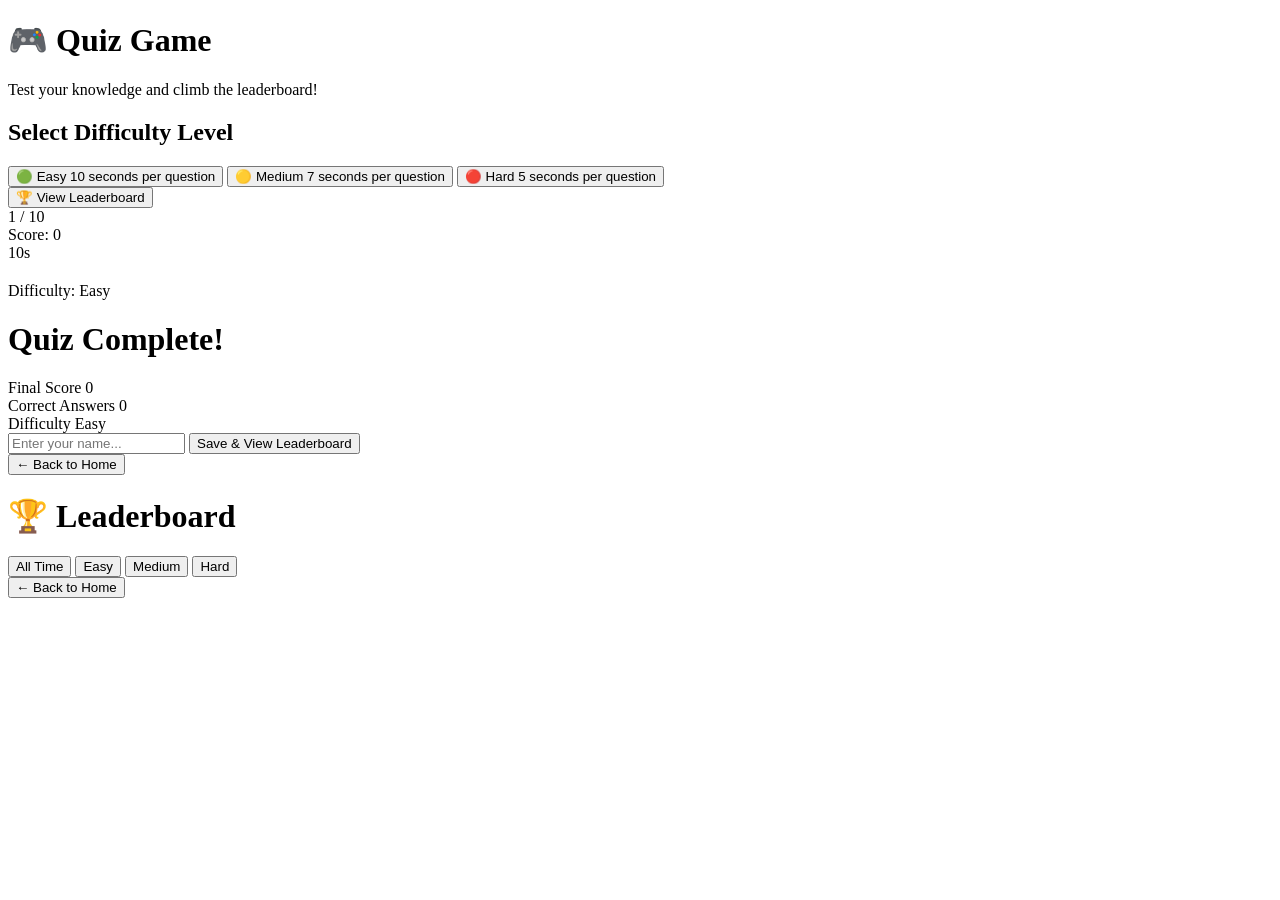
==== index.html @ 44435f3d "Create quiz game HTML structure with home, quiz, results, and leaderboard screens" ====
<!DOCTYPE html>
<html lang="en">
<head>
    <meta charset="UTF-8">
    <meta name="viewport" content="width=device-width, initial-scale=1.0">
    <title>Quiz Game - Test Your Knowledge</title>
    <link rel="stylesheet" href="styles.css">
</head>
<body>
    <div class="container">
        <!-- Home Screen -->
        <div id="homeScreen" class="screen active">
            <div class="content">
                <h1>🎮 Quiz Game</h1>
                <p>Test your knowledge and climb the leaderboard!</p>
                
                <div class="difficulty-selector">
                    <h2>Select Difficulty Level</h2>
                    <button class="btn btn-difficulty" onclick="startQuiz('easy')">
                        🟢 Easy
                        <span class="info">10 seconds per question</span>
                    </button>
                    <button class="btn btn-difficulty" onclick="startQuiz('medium')">
                        🟡 Medium
                        <span class="info">7 seconds per question</span>
                    </button>
                    <button class="btn btn-difficulty" onclick="startQuiz('hard')">
                        🔴 Hard
                        <span class="info">5 seconds per question</span>
                    </button>
                </div>

                <button class="btn btn-leaderboard" onclick="showLeaderboard()">
                    🏆 View Leaderboard
                </button>
            </div>
        </div>

        <!-- Quiz Screen -->
        <div id="quizScreen" class="screen">
            <div class="quiz-header">
                <div class="progress">
                    <span id="questionNumber">1</span> / <span id="totalQuestions">10</span>
                </div>
                <div class="score-box">
                    Score: <span id="currentScore">0</span>
                </div>
                <div class="timer" id="timer">10s</div>
            </div>

            <div class="quiz-content">
                <h2 id="questionText" class="question"></h2>

                <!-- Multiple Choice Answers -->
                <div id="multipleChoice" class="answers-container">
                    <!-- Generated dynamically -->
                </div>

                <!-- True/False Buttons -->
                <div id="trueFalse" class="answers-container" style="display: none;">
                    <button class="btn btn-answer" onclick="answerQuestion(true)">✓ True</button>
                    <button class="btn btn-answer" onclick="answerQuestion(false)">✗ False</button>
                </div>

                <!-- Text Input -->
                <div id="textInput" class="answers-container" style="display: none;">
                    <input type="text" id="textAnswer" placeholder="Type your answer..." onkeypress="handleTextInputKeypress(event)">
                    <button class="btn" onclick="submitTextAnswer()">Submit Answer</button>
                </div>

                <div class="difficulty-indicator">
                    Difficulty: <span id="difficultyIndicator">Easy</span>
                </div>
            </div>
        </div>

        <!-- Results Screen -->
        <div id="resultsScreen" class="screen">
            <div class="content results-content">
                <h1 id="resultTitle">Quiz Complete!</h1>
                <div class="results-stats">
                    <div class="stat">
                        <span class="label">Final Score</span>
                        <span class="value" id="finalScore">0</span>
                    </div>
                    <div class="stat">
                        <span class="label">Correct Answers</span>
                        <span class="value" id="correctCount">0</span>
                    </div>
                    <div class="stat">
                        <span class="label">Difficulty</span>
                        <span class="value" id="finalDifficulty">Easy</span>
                    </div>
                </div>

                <div class="name-input">
                    <input type="text" id="playerName" placeholder="Enter your name..." maxlength="20">
                    <button class="btn" onclick="saveScore()">Save & View Leaderboard</button>
                </div>

                <button class="btn btn-secondary" onclick="goHome()">← Back to Home</button>
            </div>
        </div>

        <!-- Leaderboard Screen -->
        <div id="leaderboardScreen" class="screen">
            <div class="content leaderboard-content">
                <h1>🏆 Leaderboard</h1>
                
                <div class="leaderboard-tabs">
                    <button class="tab-btn active" onclick="switchLeaderboardTab('all')">All Time</button>
                    <button class="tab-btn" onclick="switchLeaderboardTab('easy')">Easy</button>
                    <button class="tab-btn" onclick="switchLeaderboardTab('medium')">Medium</button>
                    <button class="tab-btn" onclick="switchLeaderboardTab('hard')">Hard</button>
                </div>

                <div id="leaderboardList" class="leaderboard-list">
                    <!-- Generated dynamically -->
                </div>

                <button class="btn btn-secondary" onclick="goHome()">← Back to Home</button>
            </div>
        </div>
    </div>

    <script src="app.js"></script>
</body>
</html>
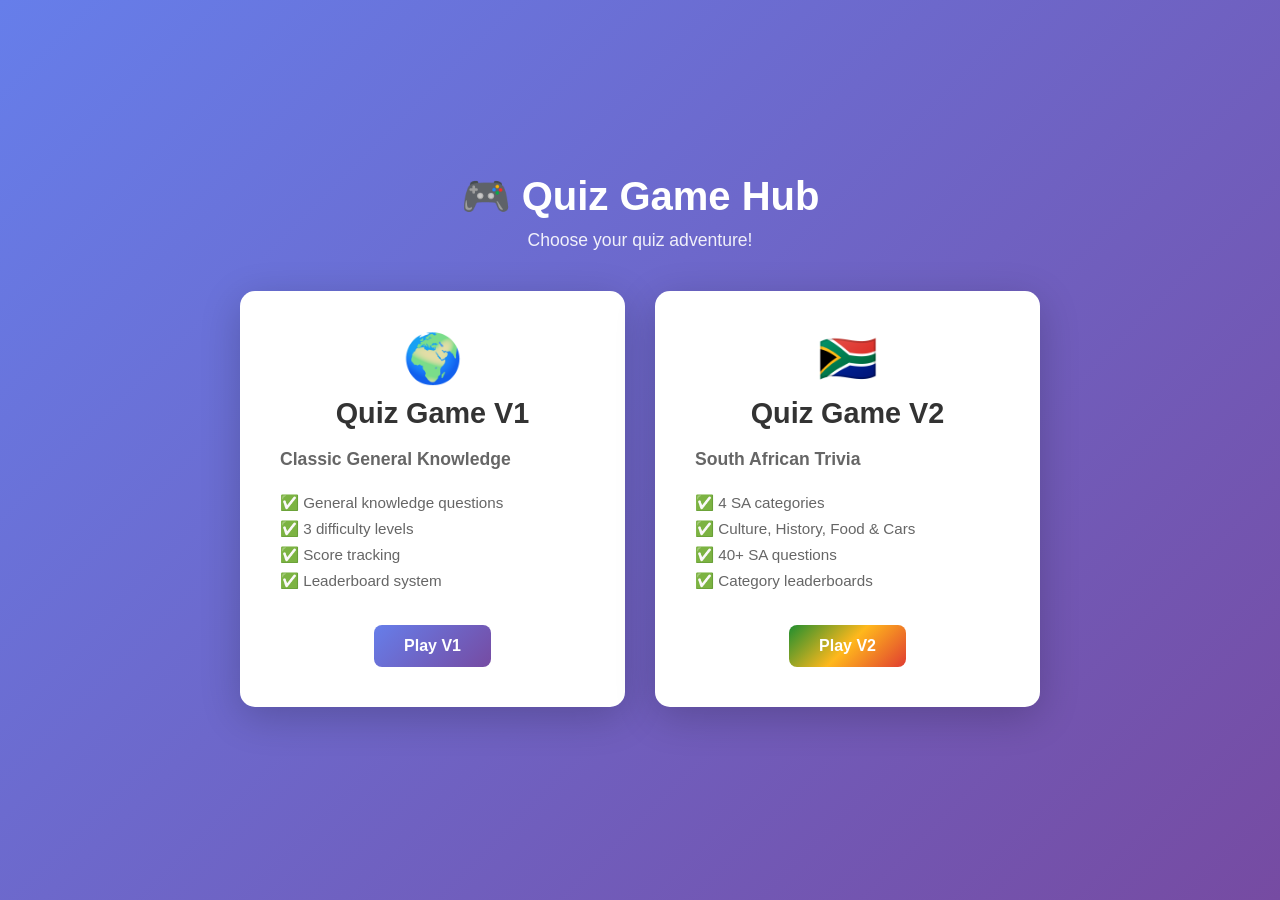
==== commit 4e01ebdb: "refactor: Reorganize files - rename V1 files and add landing page as main index" ====
--- a/index.html
+++ b/index.html
@@ -3,126 +3,168 @@
 <head>
     <meta charset="UTF-8">
     <meta name="viewport" content="width=device-width, initial-scale=1.0">
-    <title>Quiz Game - Test Your Knowledge</title>
-    <link rel="stylesheet" href="styles.css">
+    <title>Quiz Game - Choose Your Version</title>
+    <style>
+        * {
+            margin: 0;
+            padding: 0;
+            box-sizing: border-box;
+        }
+
+        body {
+            font-family: 'Segoe UI', Tahoma, Geneva, Verdana, sans-serif;
+            background: linear-gradient(135deg, #667eea 0%, #764ba2 100%);
+            min-height: 100vh;
+            display: flex;
+            justify-content: center;
+            align-items: center;
+            padding: 20px;
+        }
+
+        .container {
+            width: 100%;
+            max-width: 800px;
+            text-align: center;
+        }
+
+        h1 {
+            color: white;
+            margin-bottom: 10px;
+            font-size: 2.5em;
+        }
+
+        p {
+            color: rgba(255, 255, 255, 0.9);
+            margin-bottom: 40px;
+            font-size: 1.1em;
+        }
+
+        .version-selector {
+            display: grid;
+            grid-template-columns: repeat(auto-fit, minmax(300px, 1fr));
+            gap: 30px;
+            margin-bottom: 20px;
+        }
+
+        .version-card {
+            background: white;
+            border-radius: 15px;
+            padding: 40px;
+            box-shadow: 0 10px 40px rgba(0, 0, 0, 0.2);
+            transition: all 0.3s ease;
+            text-decoration: none;
+            color: #333;
+        }
+
+        .version-card:hover {
+            transform: translateY(-10px);
+            box-shadow: 0 20px 50px rgba(0, 0, 0, 0.3);
+        }
+
+        .version-card h2 {
+            margin-bottom: 15px;
+            color: #333;
+            font-size: 1.8em;
+        }
+
+        .emoji {
+            font-size: 3em;
+            margin-bottom: 10px;
+            display: block;
+        }
+
+        .version-card p {
+            color: #666;
+            margin-bottom: 20px;
+            line-height: 1.6;
+            text-align: left;
+        }
+
+        .features {
+            text-align: left;
+            margin: 20px 0;
+            font-size: 0.95em;
+            list-style: none;
+        }
+
+        .features li {
+            margin: 8px 0;
+            color: #666;
+        }
+
+        .btn {
+            display: inline-block;
+            background: linear-gradient(135deg, #667eea 0%, #764ba2 100%);
+            color: white;
+            padding: 12px 30px;
+            border-radius: 8px;
+            text-decoration: none;
+            font-weight: bold;
+            transition: all 0.3s ease;
+            border: none;
+            cursor: pointer;
+            font-size: 1em;
+            margin-top: 15px;
+        }
+
+        .btn:hover {
+            transform: scale(1.05);
+            box-shadow: 0 5px 20px rgba(0, 0, 0, 0.2);
+        }
+
+        .btn-v2 {
+            background: linear-gradient(135deg, #1f8e2f 0%, #ffb81c 50%, #e03c31 100%);
+        }
+
+        @media (max-width: 600px) {
+            h1 {
+                font-size: 1.8em;
+            }
+
+            .version-card {
+                padding: 25px;
+            }
+
+            .emoji {
+                font-size: 2em;
+            }
+        }
+    </style>
 </head>
 <body>
     <div class="container">
-        <!-- Home Screen -->
-        <div id="homeScreen" class="screen active">
-            <div class="content">
-                <h1>🎮 Quiz Game</h1>
-                <p>Test your knowledge and climb the leaderboard!</p>
-                
-                <div class="difficulty-selector">
-                    <h2>Select Difficulty Level</h2>
-                    <button class="btn btn-difficulty" onclick="startQuiz('easy')">
-                        🟢 Easy
-                        <span class="info">10 seconds per question</span>
-                    </button>
-                    <button class="btn btn-difficulty" onclick="startQuiz('medium')">
-                        🟡 Medium
-                        <span class="info">7 seconds per question</span>
-                    </button>
-                    <button class="btn btn-difficulty" onclick="startQuiz('hard')">
-                        🔴 Hard
-                        <span class="info">5 seconds per question</span>
-                    </button>
-                </div>
+        <h1>🎮 Quiz Game Hub</h1>
+        <p>Choose your quiz adventure!</p>
 
-                <button class="btn btn-leaderboard" onclick="showLeaderboard()">
-                    🏆 View Leaderboard
-                </button>
-            </div>
-        </div>
-
-        <!-- Quiz Screen -->
-        <div id="quizScreen" class="screen">
-            <div class="quiz-header">
-                <div class="progress">
-                    <span id="questionNumber">1</span> / <span id="totalQuestions">10</span>
-                </div>
-                <div class="score-box">
-                    Score: <span id="currentScore">0</span>
-                </div>
-                <div class="timer" id="timer">10s</div>
+        <div class="version-selector">
+            <!-- Version 1 -->
+            <div class="version-card">
+                <span class="emoji">🌍</span>
+                <h2>Quiz Game V1</h2>
+                <p><strong>Classic General Knowledge</strong></p>
+                <ul class="features">
+                    <li>✅ General knowledge questions</li>
+                    <li>✅ 3 difficulty levels</li>
+                    <li>✅ Score tracking</li>
+                    <li>✅ Leaderboard system</li>
+                </ul>
+                <a href="index-old-v1.html" class="btn">Play V1</a>
             </div>
 
-            <div class="quiz-content">
-                <h2 id="questionText" class="question"></h2>
-
-                <!-- Multiple Choice Answers -->
-                <div id="multipleChoice" class="answers-container">
-                    <!-- Generated dynamically -->
-                </div>
-
-                <!-- True/False Buttons -->
-                <div id="trueFalse" class="answers-container" style="display: none;">
-                    <button class="btn btn-answer" onclick="answerQuestion(true)">✓ True</button>
-                    <button class="btn btn-answer" onclick="answerQuestion(false)">✗ False</button>
-                </div>
-
-                <!-- Text Input -->
-                <div id="textInput" class="answers-container" style="display: none;">
-                    <input type="text" id="textAnswer" placeholder="Type your answer..." onkeypress="handleTextInputKeypress(event)">
-                    <button class="btn" onclick="submitTextAnswer()">Submit Answer</button>
-                </div>
-
-                <div class="difficulty-indicator">
-                    Difficulty: <span id="difficultyIndicator">Easy</span>
-                </div>
-            </div>
-        </div>
-
-        <!-- Results Screen -->
-        <div id="resultsScreen" class="screen">
-            <div class="content results-content">
-                <h1 id="resultTitle">Quiz Complete!</h1>
-                <div class="results-stats">
-                    <div class="stat">
-                        <span class="label">Final Score</span>
-                        <span class="value" id="finalScore">0</span>
-                    </div>
-                    <div class="stat">
-                        <span class="label">Correct Answers</span>
-                        <span class="value" id="correctCount">0</span>
-                    </div>
-                    <div class="stat">
-                        <span class="label">Difficulty</span>
-                        <span class="value" id="finalDifficulty">Easy</span>
-                    </div>
-                </div>
-
-                <div class="name-input">
-                    <input type="text" id="playerName" placeholder="Enter your name..." maxlength="20">
-                    <button class="btn" onclick="saveScore()">Save & View Leaderboard</button>
-                </div>
-
-                <button class="btn btn-secondary" onclick="goHome()">← Back to Home</button>
-            </div>
-        </div>
-
-        <!-- Leaderboard Screen -->
-        <div id="leaderboardScreen" class="screen">
-            <div class="content leaderboard-content">
-                <h1>🏆 Leaderboard</h1>
-                
-                <div class="leaderboard-tabs">
-                    <button class="tab-btn active" onclick="switchLeaderboardTab('all')">All Time</button>
-                    <button class="tab-btn" onclick="switchLeaderboardTab('easy')">Easy</button>
-                    <button class="tab-btn" onclick="switchLeaderboardTab('medium')">Medium</button>
-                    <button class="tab-btn" onclick="switchLeaderboardTab('hard')">Hard</button>
-                </div>
-
-                <div id="leaderboardList" class="leaderboard-list">
-                    <!-- Generated dynamically -->
-                </div>
-
-                <button class="btn btn-secondary" onclick="goHome()">← Back to Home</button>
+            <!-- Version 2 -->
+            <div class="version-card">
+                <span class="emoji">🇿🇦</span>
+                <h2>Quiz Game V2</h2>
+                <p><strong>South African Trivia</strong></p>
+                <ul class="features">
+                    <li>✅ 4 SA categories</li>
+                    <li>✅ Culture, History, Food & Cars</li>
+                    <li>✅ 40+ SA questions</li>
+                    <li>✅ Category leaderboards</li>
+                </ul>
+                <a href="v2-index.html" class="btn btn-v2">Play V2</a>
             </div>
         </div>
     </div>
-
-    <script src="app.js"></script>
 </body>
-</html>
+</html>
